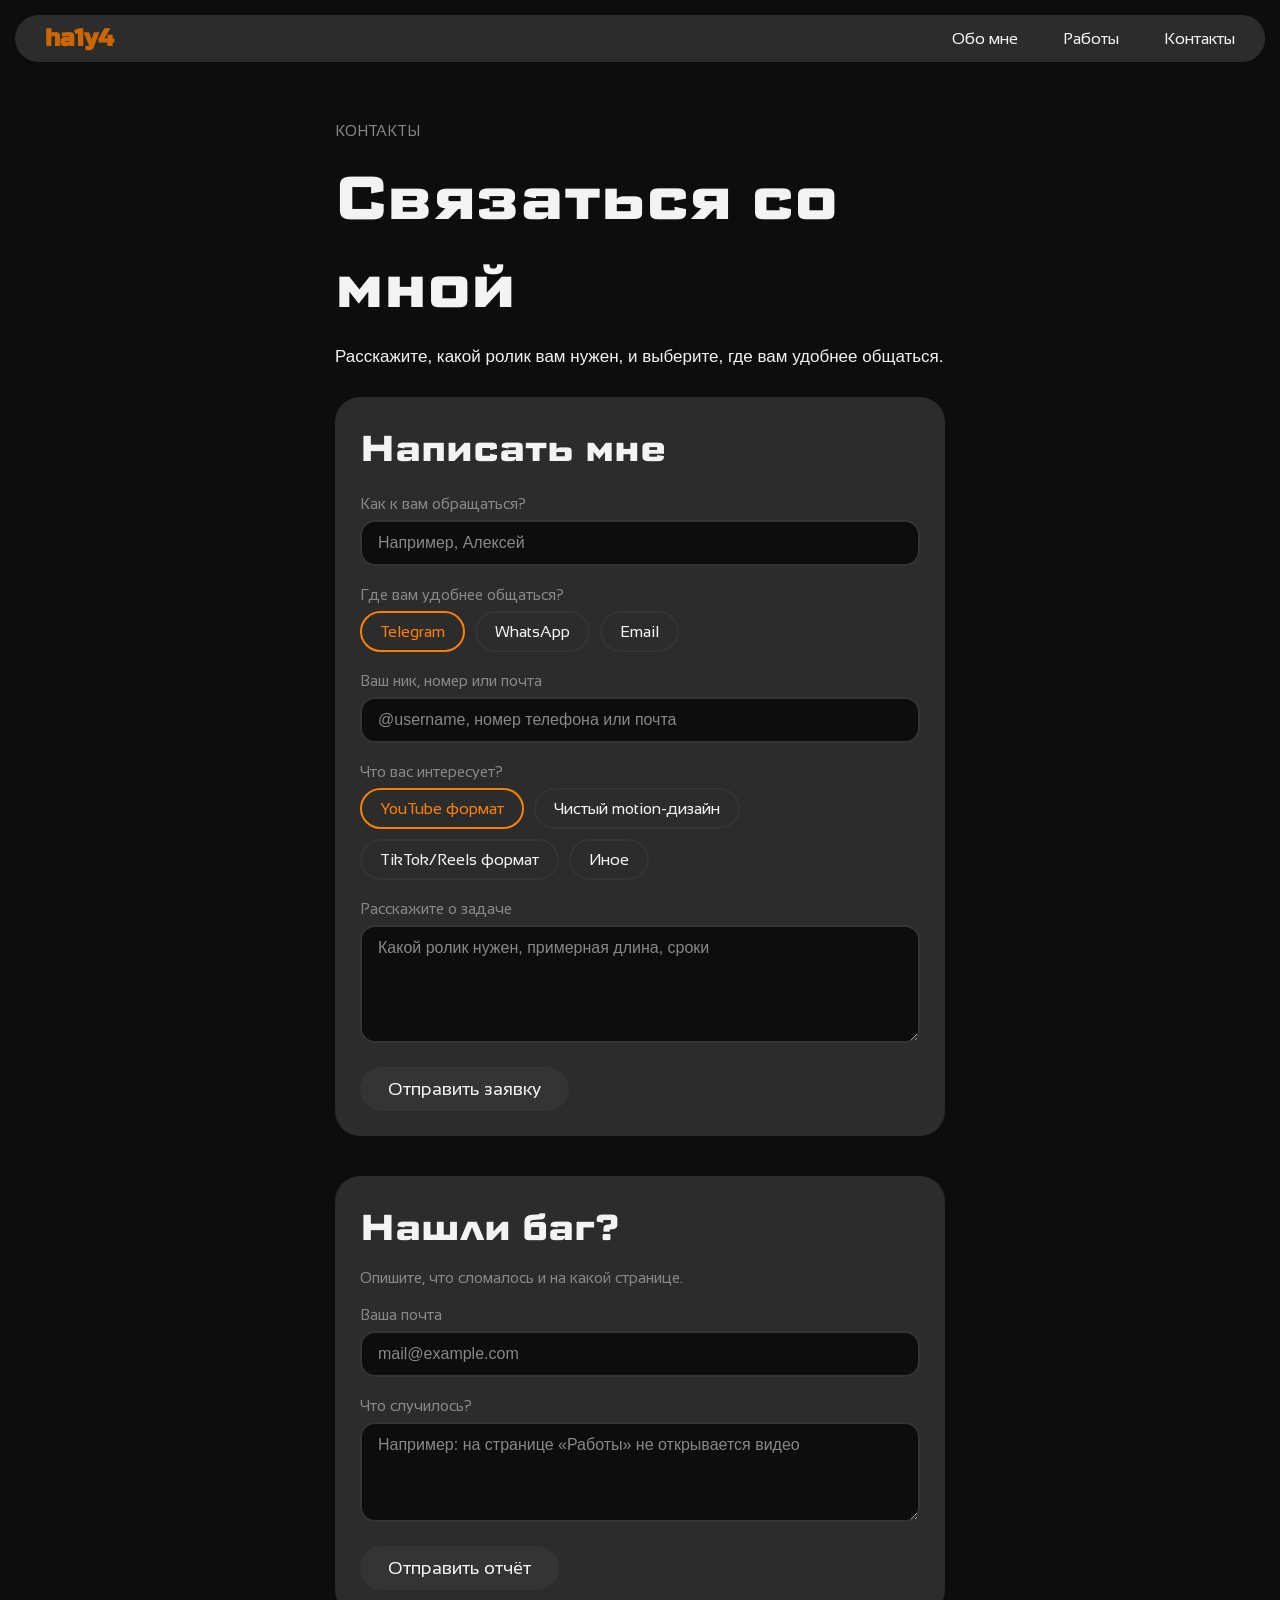
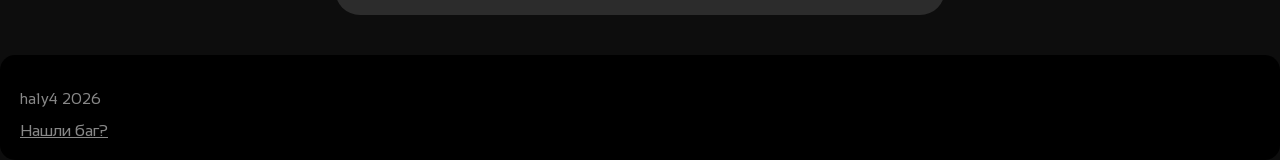
==== contacts.html @ eff0949d "Чисто визуал, без JS и бэка" ====
<!DOCTYPE html>
<html lang="ru">
<head>
    <meta charset="UTF-8">
    <meta name="viewport" content="width=device-width, initial-scale=1.0">
    <title>ha1y4 — Контакты</title>

    <link rel="preconnect" href="https://fonts.googleapis.com">
    <link rel="preconnect" href="https://fonts.gstatic.com" crossorigin>
    <link href="https://fonts.googleapis.com/css2?family=Russo+One&family=Sansation:ital,wght@0,300;0,400;0,700;1,300;1,400;1,700&family=Science+Gothic:wght@100..900&display=swap" rel="stylesheet">

    <link rel="stylesheet" href="css/style.css">
    <link rel="stylesheet" href="css/pages.css">
</head>
<body>
<header class="site-header">
    <h2 class="logo"><a href="index.html">ha1y4</a></h2>

    <nav class="header-pages">
        <a class="header-page-text" href="index.html">Обо мне</a>
        <a class="header-page-text" href="portfolio.html">Работы</a>
        <a class="header-page-text" href="contacts.html">Контакты</a>
    </nav>
</header>

<main class="contacts-column">
    <section class="page-headline">
        <p class="small-text">КОНТАКТЫ</p>
        <h1>Связаться со мной</h1>
        <p class="page-description">Расскажите, какой ролик вам нужен, и выберите, где вам удобнее общаться.</p>
    </section>

    <section class="form-panel">
        <h2 class="section-title">Написать мне</h2>

        <form class="contact-form">
            <label class="form-label" for="client-name">Как к вам обращаться?</label>
            <input class="form-input" type="text" id="client-name" name="name" placeholder="Например, Алексей">

            <fieldset class="form-group">
                <legend class="form-label">Где вам удобнее общаться?</legend>
                <div class="choice-options">
                    <label class="choice-option">
                        <input type="radio" name="method" value="telegram" checked>
                        <span>Telegram</span>
                    </label>
                    <label class="choice-option">
                        <input type="radio" name="method" value="whatsapp">
                        <span>WhatsApp</span>
                    </label>
                    <label class="choice-option">
                        <input type="radio" name="method" value="email">
                        <span>Email</span>
                    </label>
                </div>
            </fieldset>

            <label class="form-label" for="client-contact">Ваш ник, номер или почта</label>
            <input class="form-input" type="text" id="client-contact" name="contact" placeholder="@username, номер телефона или почта">

            <fieldset class="form-group">
                <legend class="form-label">Что вас интересует?</legend>
                <div class="choice-options">
                    <label class="choice-option">
                        <input type="radio" name="topic" value="youtube" checked>
                        <span>YouTube формат</span>
                    </label>
                    <label class="choice-option">
                        <input type="radio" name="topic" value="motion">
                        <span>Чистый motion-дизайн</span>
                    </label>
                    <label class="choice-option">
                        <input type="radio" name="topic" value="reels">
                        <span>TikTok/Reels формат</span>
                    </label>
                    <label class="choice-option">
                        <input type="radio" name="topic" value="special">
                        <span>Иное</span>
                    </label>
                </div>
            </fieldset>

            <label class="form-label" for="client-message">Расскажите о задаче</label>
            <textarea class="form-input" id="client-message" name="message" rows="5" placeholder="Какой ролик нужен, примерная длина, сроки"></textarea>

            <button class="form-button" type="button">Отправить заявку</button>
        </form>
    </section>

    <section class="form-panel">
        <h2 class="section-title">Нашли баг?</h2>
        <p class="small-text">Опишите, что сломалось и на какой странице.</p>

        <form class="contact-form">
            <label class="form-label" for="bug-email">Ваша почта</label>
            <input class="form-input" type="email" id="bug-email" name="email" placeholder="mail@example.com">

            <label class="form-label" for="bug-message">Что случилось?</label>
            <textarea class="form-input" id="bug-message" name="message" rows="4" placeholder="Например: на странице «Работы» не открывается видео"></textarea>

            <button class="form-button" type="button">Отправить отчёт</button>
        </form>
    </section>
</main>

<footer class="site-footer">
    <article>
        <p class="small-text">ha1y4 2026</p>
        <a class="bug-link" href="contacts.html">Нашли баг?</a>
    </article>
</footer>
</body>
</html>
---- css/style.css ----
:root {
    --bg-color: #0d0d0d;
    --header-color: #2c2c2c;
    --button-color: #343434;
    --hl-color: #f3f3f3;
    --logo-color: #cc6600;
    --hover-color: #ff8000;
    --small-text-color: #888888;
    --footer-color: #000000;
}

*, *::before, *::after {
    box-sizing: border-box;
}

body {
    background-color: var(--bg-color);
    color: var(--hl-color);

    margin: 0;
}

.logo{
    margin: 0;
    padding: 0 30px;
    font-family: 'Russo One';
    color: var(--logo-color);
    text-decoration: none;

    transition: color 0.15s ease, transform 0.15s ease;
    display: inline-block;
}

.logo:hover, .logo:focus-within,
.header-page-text:hover, .header-page-text:focus-visible,
.site-footer a:hover, .site-footer a:focus-visible,
.links-block a:hover {
    color: var(--hover-color);
    transform: scale(1.15);
    text-decoration: underline;
}

.logo a {
    color: inherit;
    text-decoration: inherit;

}

.site-header {
    display: flex;
    justify-content: space-between;
    align-items: center;
    background-color: var(--header-color);
    border-radius: 25px;
    margin: 15px;
}

.header-pages {
    display: flex;
    padding: 15px 30px;
    margin-bottom: auto;
    text-decoration: none;
    border-radius: 25px;
    gap: 45px;
    background-color: var(--header-color);
}

.header-page-text {
    font-family: 'Sansation';
    font-size: 16px;
    color: var(--hl-color);
    text-decoration: none;

    transition: color 0.15s ease, transform 0.15s ease;
    display: inline-block;
}

.video-section {
    position: relative;
    padding: 15px;
    height: 600px;
    overflow: hidden;
}

.video-section video {
    width: 100%;
    height: 100%;
    object-fit: cover;

    border-radius: 25px;

    background-color: rgb(from var(--button-color) r g b / 20%);
}

.video-section-text {
    font-family: 'Science Gothic', Arial, sans-serif;
    font-size: clamp(22px, 4vw, 40px);

    position: absolute;
    left: 5%;
    top: 50%;
    transform: translateY(-50%);

    max-width: min(400px, 90%);
    padding: 20px;
    border-radius: 25px;
    background-color: rgb(from var(--header-color) r g b / 50%);
    backdrop-filter: blur(10px);
    z-index: 1;
}

.links-block {
    background-color: var(--header-color);
    margin: 0 80px;
    padding: 15px 25px;
    border-radius: 25px;
    max-width: 400px;
}

.small-text {
    font-family: 'Sansation';
    font-size: 15px;
    color: var(--small-text-color);
}

.text-section {
    font-family: Arial, Helvetica, sans-serif;
    font-size: 17px;

    display: flex;
    justify-content: space-between;
    flex-wrap: wrap;
    gap: 40px;

    color: var(--hl-color);
}

.text-section a{
    font-family: 'Sansation';
    font-size: 23px;
    text-decoration: none;
    color: var(--hl-color);

    transition: color 0.15s ease, transform 0.15s ease;
    display: inline-block;
}

.about-me {
    max-width: 700px;

    flex: 1 1 400px;

    background-color: var(--header-color);
    margin: 0 80px;
    padding: 15px 25px;
    border-radius: 25px;
}

.site-footer {
    background-color: var(--footer-color);
    color: var(--small-text-color);

    padding: 20px;
    border-radius: 15px;
}

.bug-link {
    font-family: Sansation;
    color: var(--small-text-color);

    display: inline-block;
    transition: color 0.15s ease, transform 0.15s ease;
}

.portfolio-headline{
    margin: 80px 80px;

}

.portfolio-headline h1 {
    font-family: "Science Gothic";
    font-size: 60px;
    margin: 0;
}

.portfolio-article-description {
    font-family: Arial, Helvetica, sans-serif;
}
---- css/pages.css ----
.page-headline {
    margin: 80px 80px 40px;
}

.page-headline h1 {
    font-family: 'Science Gothic', Arial, sans-serif;
    font-size: 60px;
    margin: 0;
}

.page-description {
    max-width: 700px;
    font-family: Arial, Helvetica, sans-serif;
    font-size: 17px;
}

.section-title {
    font-family: 'Science Gothic', Arial, sans-serif;
    font-size: 36px;
    margin: 0;
}


.portfolio-category {
    margin: 0 80px 40px;
    padding: 25px;
    border-radius: 25px;
    background-color: var(--header-color);
}

.category-info {
    max-width: 700px;
    margin-bottom: 25px;
    font-family: Arial, Helvetica, sans-serif;
    font-size: 17px;
}

.category-info .small-text {
    margin-top: 5px;
}

.video-grid {
    display: grid;
    gap: 20px;
}

.video-grid-horizontal {
    grid-template-columns: repeat(auto-fill, minmax(min(320px, 100%), 1fr));
}

.video-grid-vertical {
    grid-template-columns: repeat(auto-fill, minmax(min(180px, 100%), 1fr));
}

.video-placeholder {
    display: flex;
    justify-content: center;
    align-items: center;
    overflow: hidden;

    border-radius: 20px;
    background-color: var(--bg-color);

    font-family: 'Sansation', Arial, sans-serif;
    font-size: 15px;
    color: var(--small-text-color);
}

.video-horizontal {
    aspect-ratio: 16 / 9;
}

.video-quadratic {
    aspect-ratio: 1 / 1;
}

.video-vertical {
    aspect-ratio: 9 / 16;
}

.video-placeholder video {
    width: 100%;
    height: 100%;
    object-fit: cover;
}


.contacts-column {
    max-width: 640px;
    margin: 0 auto;
    padding: 0 15px;
}

.contacts-column .page-headline {
    margin: 60px 0 30px;
}

.form-panel {
    margin-bottom: 40px;
    padding: 25px;
    border-radius: 25px;
    background-color: var(--header-color);
}

.contact-form {
    margin-top: 20px;
}

.form-group {
    margin: 0;
    padding: 0;
    border: none;
}

.form-label {
    display: block;
    margin-bottom: 8px;
    padding: 0;

    font-family: 'Sansation', Arial, sans-serif;
    font-size: 15px;
    color: var(--small-text-color);
}

.form-input {
    box-sizing: border-box;
    width: 100%;
    margin-bottom: 20px;
    padding: 12px 16px;

    font-family: Arial, Helvetica, sans-serif;
    font-size: 16px;
    color: var(--hl-color);

    background-color: var(--bg-color);
    border: 2px solid var(--button-color);
    border-radius: 15px;

    transition: border-color 0.15s ease;
}

.form-input::placeholder {
    color: var(--small-text-color);
}

.form-input:focus {
    outline: none;
    border-color: var(--hover-color);
}

textarea.form-input {
    resize: vertical;
}

.choice-options {
    display: flex;
    flex-wrap: wrap;
    gap: 10px;
    margin-bottom: 20px;
}

.choice-option {
    position: relative;
}

.choice-option input {
    position: absolute;
    opacity: 0;
}

.choice-option span {
    display: inline-block;
    padding: 10px 18px;

    font-family: 'Sansation', Arial, sans-serif;
    font-size: 16px;
    color: var(--hl-color);

    border: 2px solid var(--button-color);
    border-radius: 25px;
    cursor: pointer;

    transition: color 0.15s ease, border-color 0.15s ease;
}

.choice-option span:hover {
    border-color: var(--hover-color);
}

.choice-option input:checked + span {
    color: var(--hover-color);
    border-color: var(--hover-color);
}

.choice-option input:focus-visible + span {
    outline: 2px solid var(--hl-color);
    outline-offset: 2px;
}

.form-button {
    padding: 12px 28px;

    font-family: 'Sansation', Arial, sans-serif;
    font-size: 18px;
    color: var(--hl-color);

    background-color: var(--button-color);
    border: none;
    border-radius: 25px;
    cursor: pointer;

    transition: color 0.15s ease, background-color 0.15s ease, transform 0.15s ease;
}

.form-button:hover,
.form-button:focus-visible {
    color: var(--bg-color);
    background-color: var(--hover-color);
    transform: scale(1.05);
}


@media (max-width: 768px) {
    .page-headline {
        margin: 40px 15px 30px;
    }

    .page-headline h1 {
        font-size: 36px;
    }

    .section-title {
        font-size: 28px;
    }

    .portfolio-category {
        margin: 0 15px 30px;
        padding: 15px;
    }

    .video-grid-vertical {
        grid-template-columns: repeat(2, 1fr);
    }

    .form-panel {
        padding: 15px;
    }
}
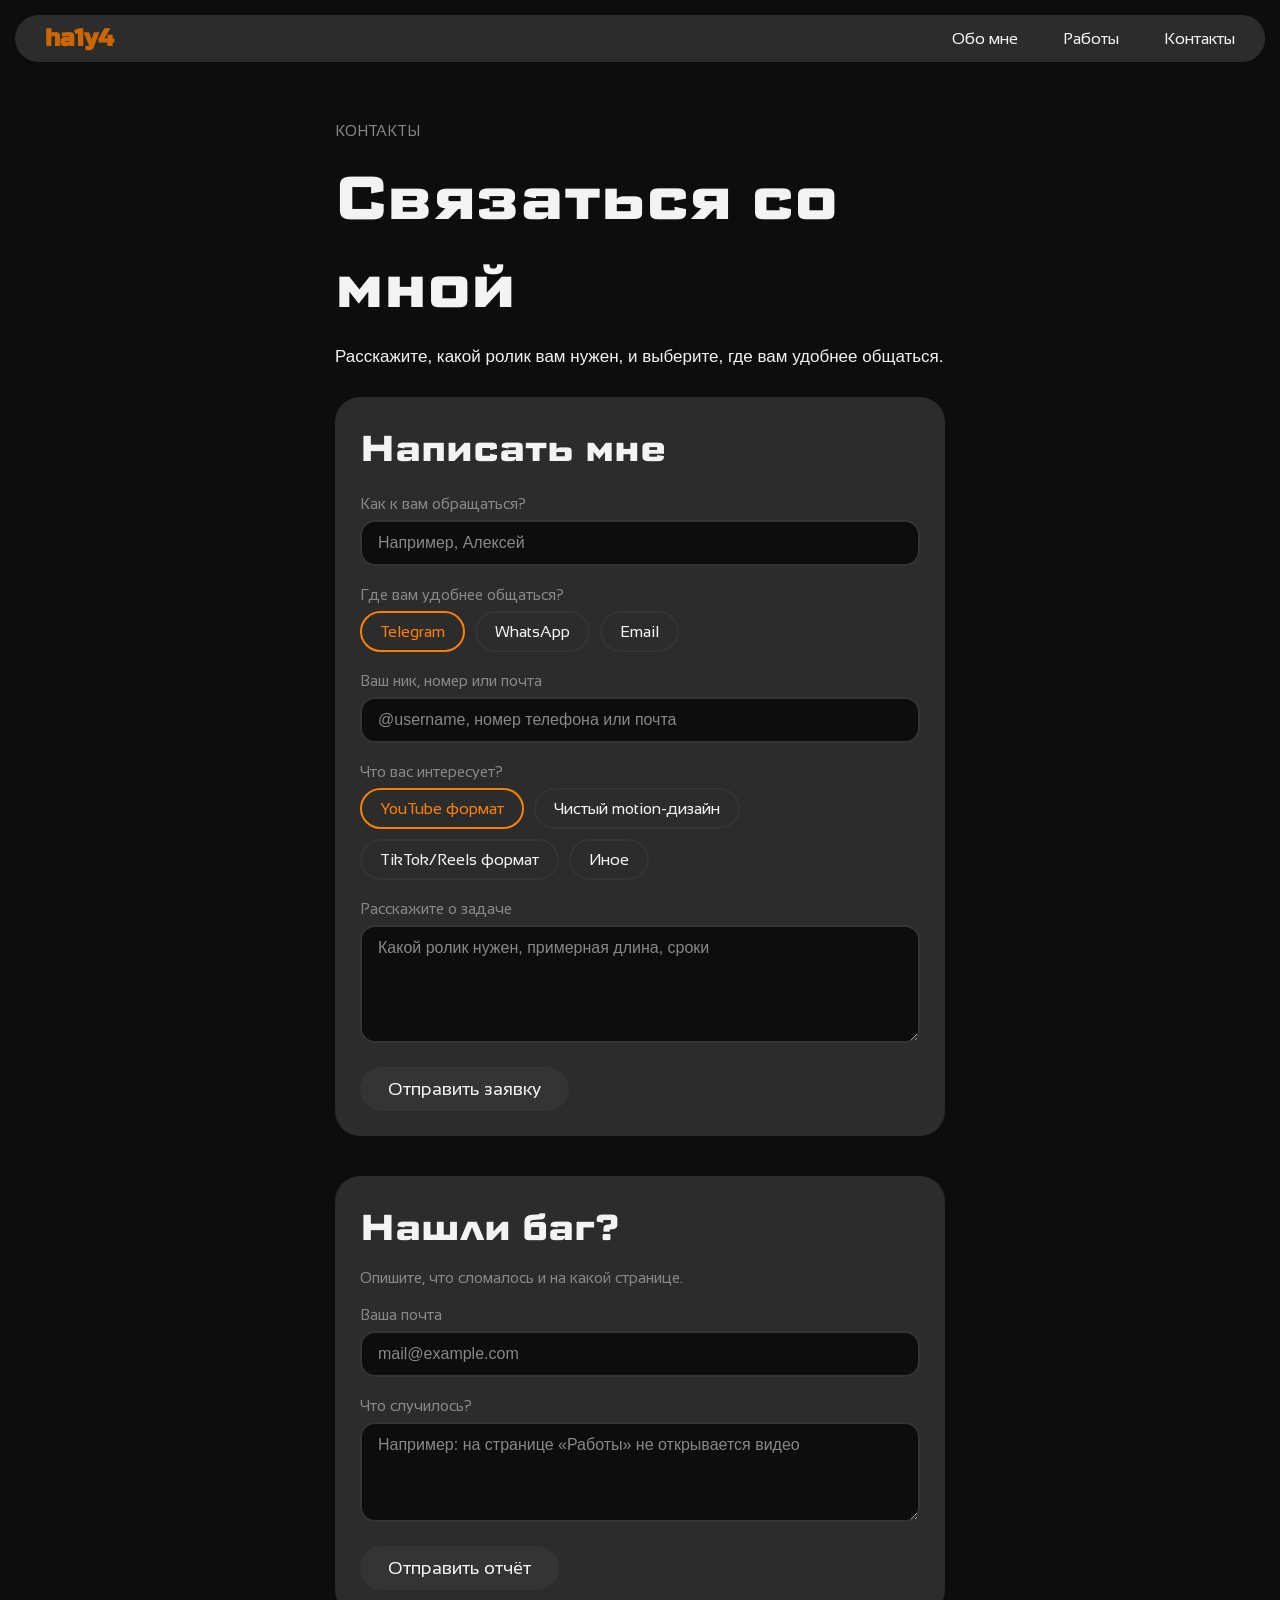
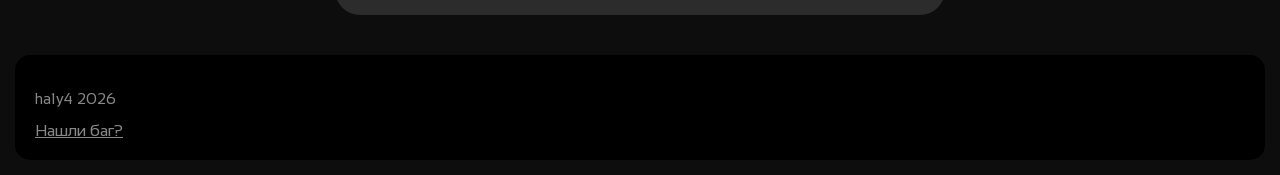
==== commit 890d7de2: "Прикрутил JS. Посредством него добавил смену темы, фильтрацию на странице "Работы" и счётчики символ" ====
--- a/contacts.html
+++ b/contacts.html
@@ -80,8 +80,11 @@
                 </div>
             </fieldset>
 
-            <label class="form-label" for="client-message">Расскажите о задаче</label>
-            <textarea class="form-input" id="client-message" name="message" rows="5" placeholder="Какой ролик нужен, примерная длина, сроки"></textarea>
+            <div class="textarea-wrapper">
+                <label class="form-label" for="client-message">Расскажите о задаче</label>
+                <textarea class="form-input" id="client-message" name="message" rows="5" maxlength="500" placeholder="Какой ролик нужен, примерная длина, сроки"></textarea>
+                <span class="small-text" id="order-counter"></span>
+            </div>
 
             <button class="form-button" type="button">Отправить заявку</button>
         </form>
@@ -95,8 +98,11 @@
             <label class="form-label" for="bug-email">Ваша почта</label>
             <input class="form-input" type="email" id="bug-email" name="email" placeholder="mail@example.com">
 
-            <label class="form-label" for="bug-message">Что случилось?</label>
-            <textarea class="form-input" id="bug-message" name="message" rows="4" placeholder="Например: на странице «Работы» не открывается видео"></textarea>
+            <div class="textarea-wrapper">
+                <label class="form-label" for="bug-message">Что случилось?</label>
+                <textarea class="form-input" id="bug-message" name="message" rows="4" maxlength="1000" placeholder="Например: на странице «Работы» не открывается видео"></textarea>
+                <span class="small-text" id="bug-counter"></span>
+            </div>
 
             <button class="form-button" type="button">Отправить отчёт</button>
         </form>
@@ -109,5 +115,6 @@
         <a class="bug-link" href="contacts.html">Нашли баг?</a>
     </article>
 </footer>
+<script src="js/counter.js"></script>
 </body>
 </html>
--- a/css/style.css
+++ b/css/style.css
@@ -1,4 +1,5 @@
 :root {
+    /* Тёмная тема */
     --bg-color: #0d0d0d;
     --header-color: #2c2c2c;
     --button-color: #343434;
@@ -7,6 +8,16 @@
     --hover-color: #ff8000;
     --small-text-color: #888888;
     --footer-color: #000000;
+
+    /* Светлая тема */
+    --light-theme-bg-color: #eeeeee;
+    --light-theme-header-color: #d8d8d8;
+    --light-theme-button-color: #c5c5c5;
+    --light-theme-hl-color: #202020;
+    --light-theme-logo-color: #995000;
+    --light-theme-hover-color: #b85c00;
+    --light-theme-small-text-color: #555555;
+    --light-theme-footer-color: #dddddd;
 }
 
 *, *::before, *::after {
@@ -19,6 +30,20 @@
 
     margin: 0;
 }
+
+body.light-theme {
+    --bg-color: var(--light-theme-bg-color);
+    --header-color: var(--light-theme-header-color);
+    --button-color: var(--light-theme-button-color);
+    --hl-color: var(--light-theme-hl-color);
+    --logo-color: var(--light-theme-logo-color);
+    --hover-color: var(--light-theme-hover-color);
+    --small-text-color: var(--light-theme-small-text-color);
+    --footer-color: var(--light-theme-footer-color);
+
+}
+
+
 
 .logo{
     margin: 0;
@@ -55,6 +80,10 @@
     margin: 15px;
 }
 
+.site-header.light-theme {
+    background-color: var(--header-color);
+}
+
 .header-pages {
     display: flex;
     padding: 15px 30px;
@@ -162,6 +191,7 @@
 
     padding: 20px;
     border-radius: 15px;
+    margin: 15px;
 }
 
 .bug-link {
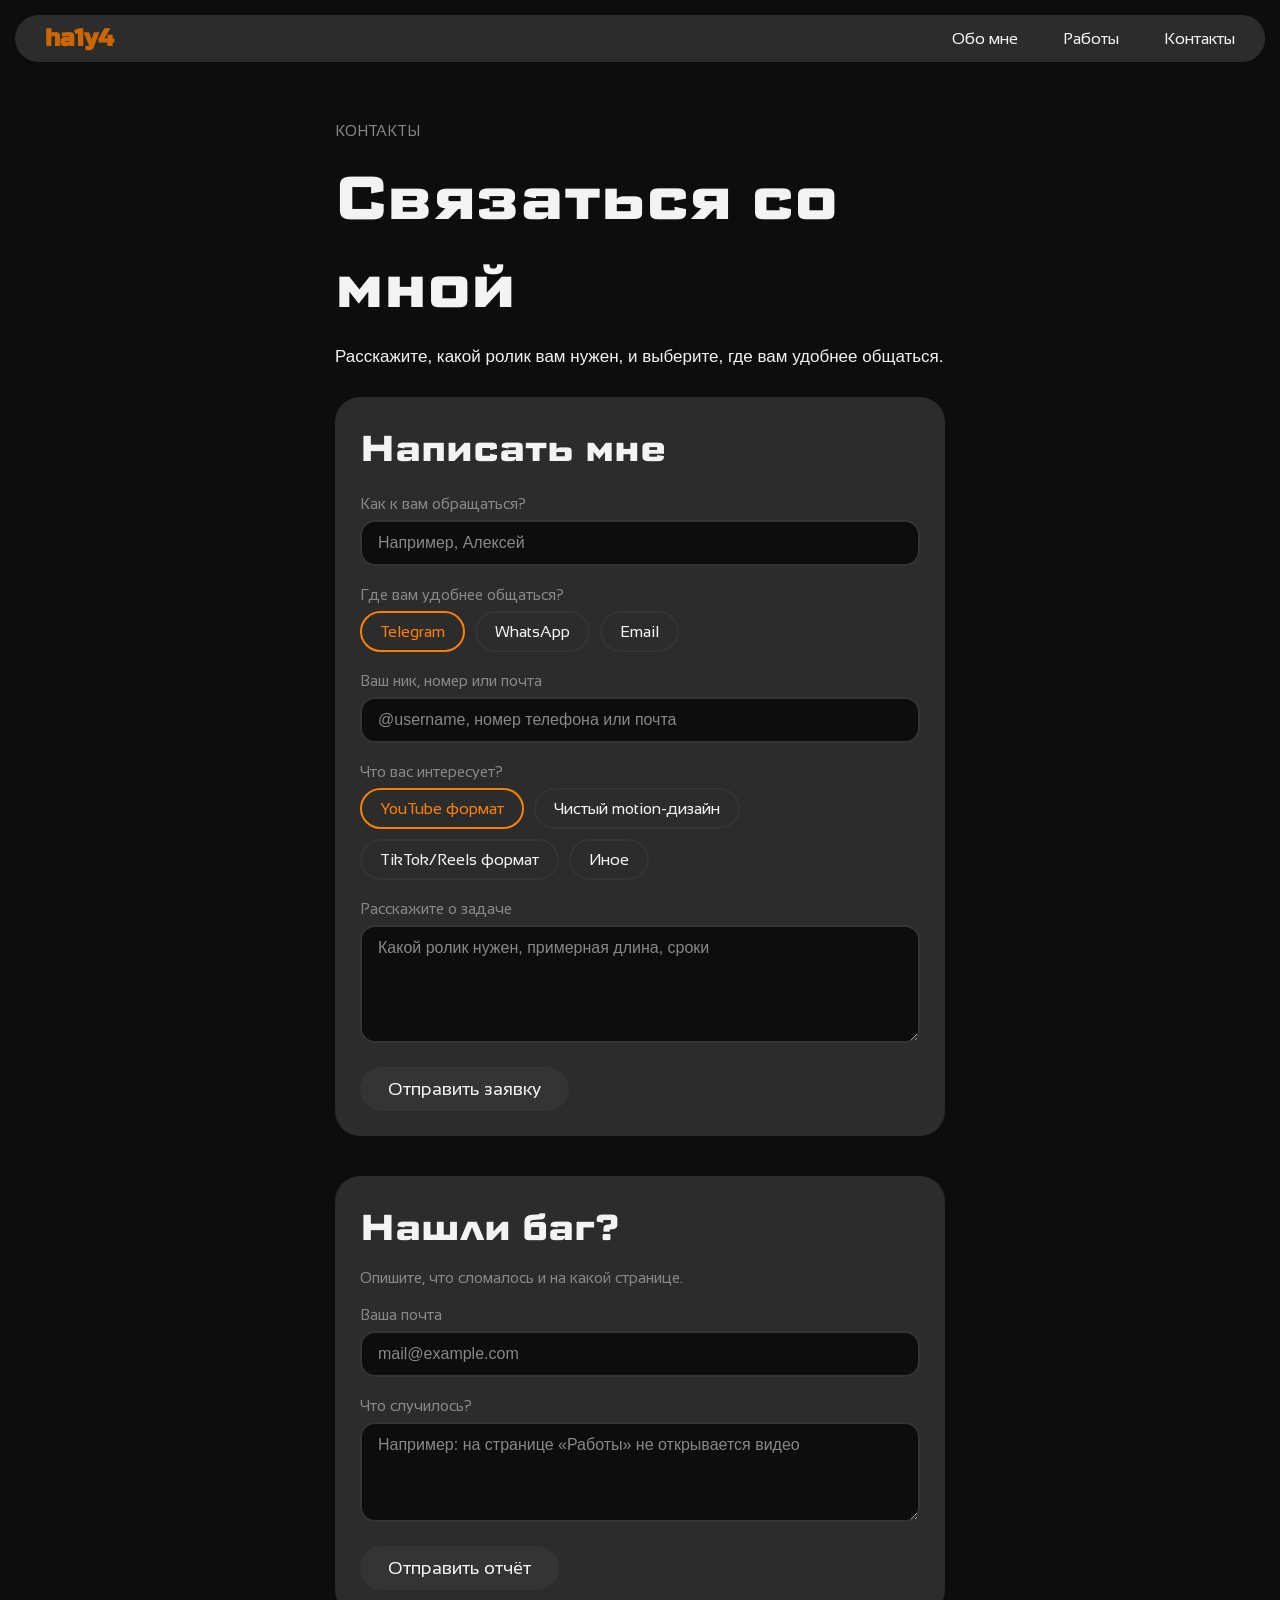
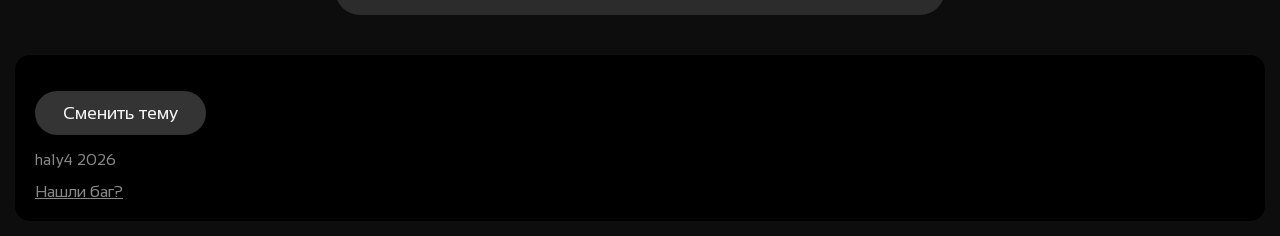
==== commit d4ccd053: "Добавлен плеер на странице "Работы" Ссылки с "Обо мне" теперь сразу сортируют работы на странице "Ра" ====
--- a/contacts.html
+++ b/contacts.html
@@ -94,7 +94,7 @@
         <h2 class="section-title">Нашли баг?</h2>
         <p class="small-text">Опишите, что сломалось и на какой странице.</p>
 
-        <form class="contact-form">
+        <form class="contact-form" id="bug-form">
             <label class="form-label" for="bug-email">Ваша почта</label>
             <input class="form-input" type="email" id="bug-email" name="email" placeholder="mail@example.com">
 
@@ -102,19 +102,23 @@
                 <label class="form-label" for="bug-message">Что случилось?</label>
                 <textarea class="form-input" id="bug-message" name="message" rows="4" maxlength="1000" placeholder="Например: на странице «Работы» не открывается видео"></textarea>
                 <span class="small-text" id="bug-counter"></span>
+                <span class="small-text" id="bug-error"></span>
             </div>
 
-            <button class="form-button" type="button">Отправить отчёт</button>
+            <button class="form-button" type="submit">Отправить отчёт</button>
         </form>
     </section>
 </main>
 
 <footer class="site-footer">
     <article>
+        <p><button class="form-button" id="theme-button">Сменить тему</button></p>
         <p class="small-text">ha1y4 2026</p>
         <a class="bug-link" href="contacts.html">Нашли баг?</a>
     </article>
 </footer>
 <script src="js/counter.js"></script>
+<script src="js/theme.js"></script>
+<script src="js/forms.js"></script>
 </body>
 </html>
--- a/css/style.css
+++ b/css/style.css
@@ -215,4 +215,4 @@
 
 .portfolio-article-description {
     font-family: Arial, Helvetica, sans-serif;
-}+}
--- a/css/pages.css
+++ b/css/pages.css
@@ -122,6 +122,24 @@
     color: var(--small-text-color);
 }
 
+.textarea-wrapper {
+    position: relative;
+}
+
+.textarea-wrapper span {
+    position: absolute;
+    bottom: 5px;
+    right: 20px;
+}
+
+#bug-error {
+    position: absolute;
+    top: 0;
+    right: 20px;
+
+    color: var(--hover-color);
+}
+
 .form-input {
     box-sizing: border-box;
     width: 100%;
@@ -197,7 +215,7 @@
     outline-offset: 2px;
 }
 
-.form-button {
+.form-button{
     padding: 12px 28px;
 
     font-family: 'Sansation', Arial, sans-serif;
@@ -213,7 +231,8 @@
 }
 
 .form-button:hover,
-.form-button:focus-visible {
+.form-button:focus-visible,
+.active {
     color: var(--bg-color);
     background-color: var(--hover-color);
     transform: scale(1.05);
@@ -246,3 +265,8 @@
         padding: 15px;
     }
 }
+
+#video-modal::backdrop {
+    background-color: rgba(0, 0, 0, 0.8);
+    backdrop-filter: blur(5px);
+}
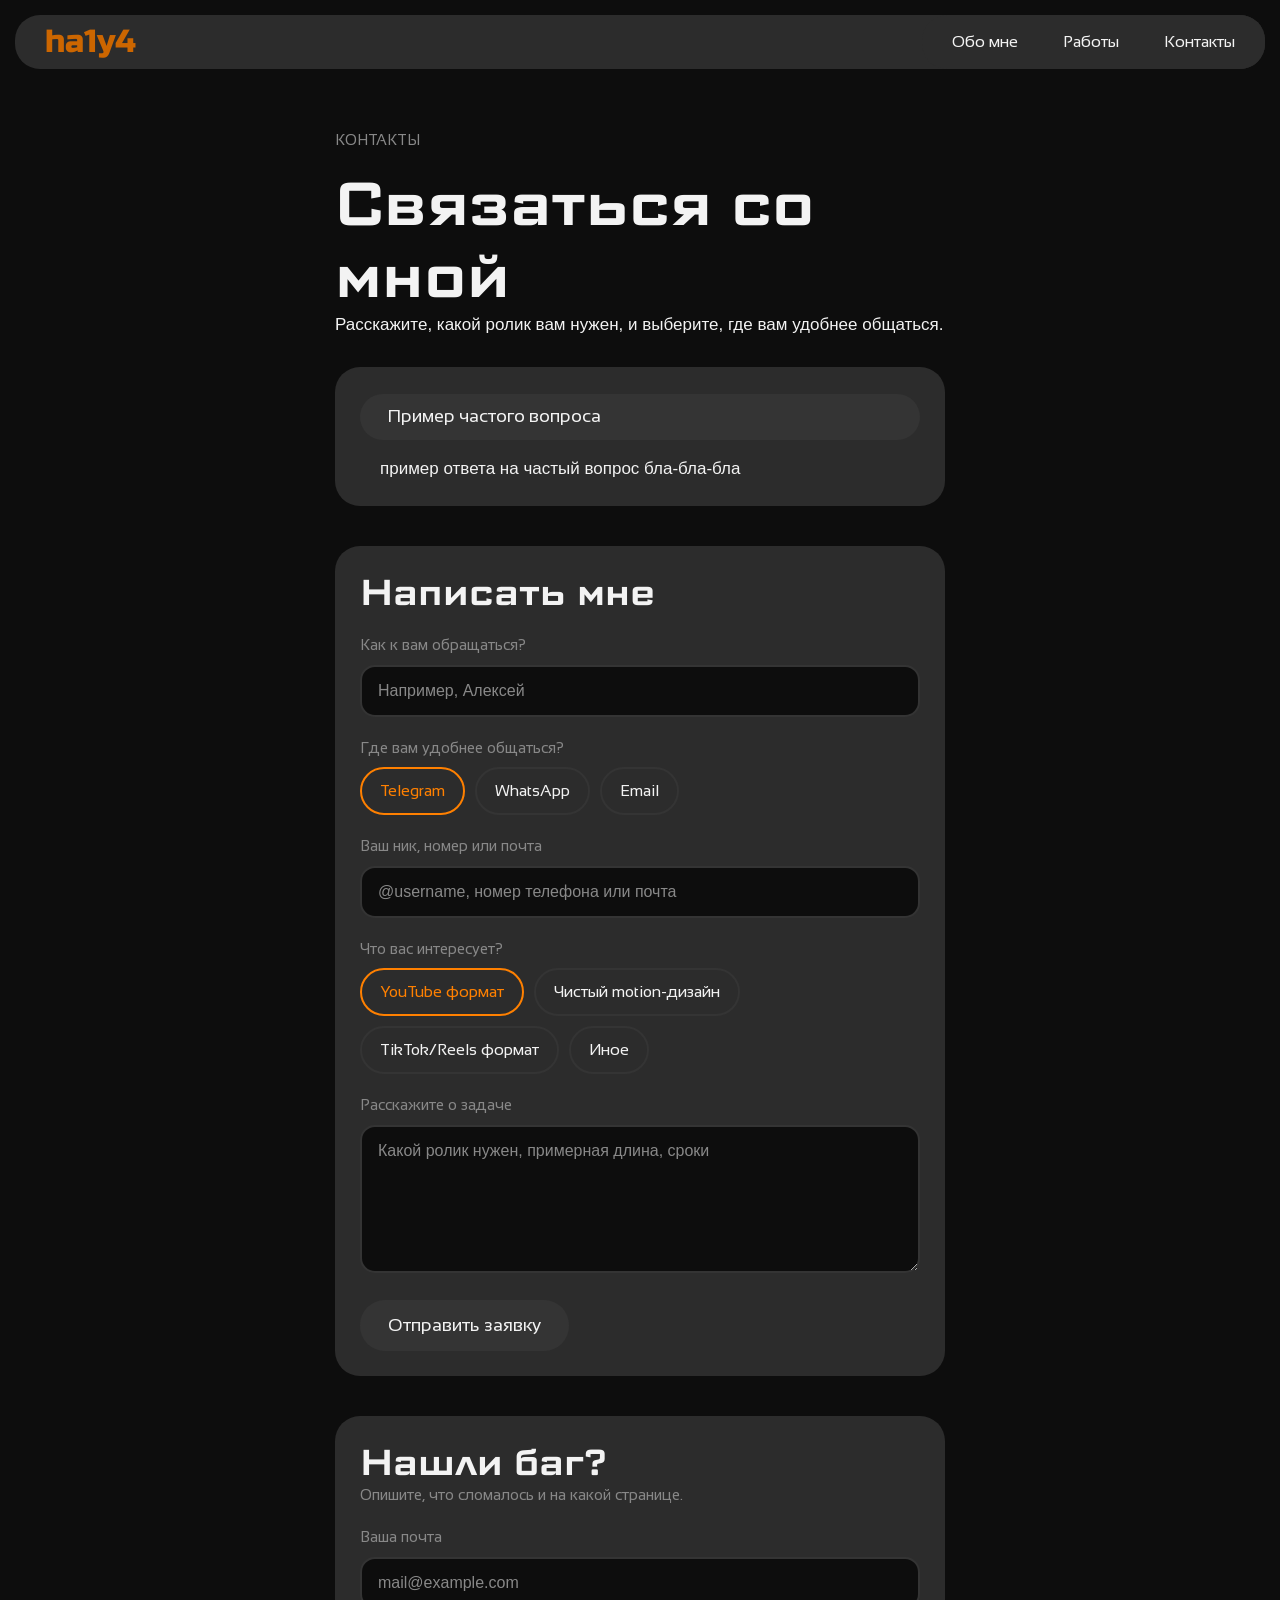
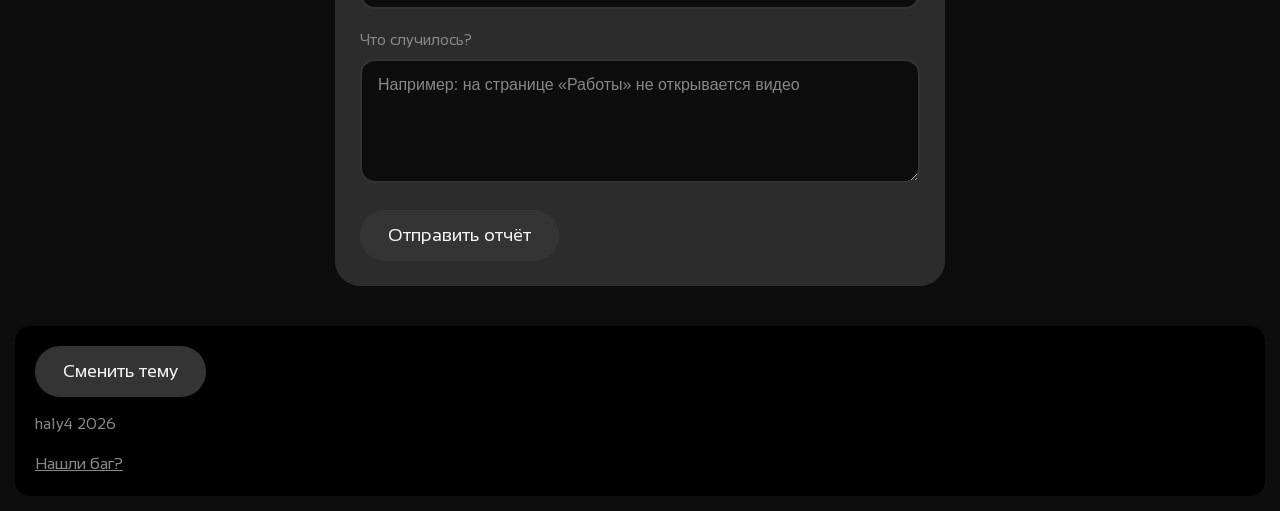
==== commit c924a635: "Исправлена перезагрузка страницы при отправке формы сообщения об ошибке. Подключена библиотека Boots" ====
--- a/contacts.html
+++ b/contacts.html
@@ -9,8 +9,16 @@
     <link rel="preconnect" href="https://fonts.gstatic.com" crossorigin>
     <link href="https://fonts.googleapis.com/css2?family=Russo+One&family=Sansation:ital,wght@0,300;0,400;0,700;1,300;1,400;1,700&family=Science+Gothic:wght@100..900&display=swap" rel="stylesheet">
 
+    <link href="https://cdn.jsdelivr.net/npm/bootstrap@5.3.9/dist/css/bootstrap.min.css" rel="stylesheet" integrity="sha384-yEPZ7jP9S0QKiUQ0m3jjsO4ProIW7wvR9gXkI7JOGa2XVsw53Yke2bsdkBbjmmiX" crossorigin="anonymous">
+
+
     <link rel="stylesheet" href="css/style.css">
     <link rel="stylesheet" href="css/pages.css">
+    <style>
+        body:not(.light-theme) #accordion-faq .accordion-body {
+            color: var(--hl-color);
+        }
+    </style>
 </head>
 <body>
 <header class="site-header">
@@ -28,6 +36,29 @@
         <p class="small-text">КОНТАКТЫ</p>
         <h1>Связаться со мной</h1>
         <p class="page-description">Расскажите, какой ролик вам нужен, и выберите, где вам удобнее общаться.</p>
+    </section>
+
+    <section class="form-panel">
+        <div class="accordion" id="accordion-faq">
+            <div class="accordion-item bg-transparent border-0">
+                <h2 class="accordion-header">
+                    <button class="form-button w-100 text-start"
+                            type="button"
+                            data-bs-toggle="collapse"
+                            data-bs-target="#collapse-faq-1"
+                            aria-expanded="true"
+                            aria-controls="collapse-faq-1">
+                        Пример частого вопроса
+                    </button>
+                </h2>
+
+                <div class="accordion-collapse collapse show" id="collapse-faq-1" data-bs-parent="#accordion-faq">
+                    <div class="accordion-body pb-0">
+                        <p class="page-description mb-0">пример ответа на частый вопрос бла-бла-бла</p>
+                    </div>
+                </div>
+            </div>
+        </div>
     </section>
 
     <section class="form-panel">
@@ -96,7 +127,7 @@
 
         <form class="contact-form" id="bug-form">
             <label class="form-label" for="bug-email">Ваша почта</label>
-            <input class="form-input" type="email" id="bug-email" name="email" placeholder="mail@example.com">
+            <input class="form-input" type="email" required id="bug-email" name="email" placeholder="mail@example.com">
 
             <div class="textarea-wrapper">
                 <label class="form-label" for="bug-message">Что случилось?</label>
@@ -120,5 +151,6 @@
 <script src="js/counter.js"></script>
 <script src="js/theme.js"></script>
 <script src="js/forms.js"></script>
+<script src="https://cdn.jsdelivr.net/npm/bootstrap@5.3.9/dist/js/bootstrap.bundle.min.js"></script>
 </body>
 </html>
--- a/css/pages.css
+++ b/css/pages.css
@@ -239,6 +239,41 @@
 }
 
 
+.show-source-btn {
+    margin-top: 10px;
+    padding: 8px 16px;
+    font-size: 15px;
+}
+
+
+.show-source-btn[aria-expanded="true"] {
+    box-shadow: inset 0 0 0 1px var(--hover-color);
+}
+
+.source-container:not(:empty) {
+    margin-top: 10px;
+    padding: 10px;
+    border: 1px solid var(--button-color);
+    border-radius: 16px;
+    background-color: var(--bg-color);
+}
+
+.source-title {
+    margin: 0 0 8px;
+    padding-inline-start: 8px;
+    border-inline-start: 3px solid var(--hover-color);
+    font: 15px/1.35 "Sansation", Arial, sans-serif;
+    color: var(--hl-color);
+    overflow-wrap: anywhere;
+}
+
+.source-container .source-video {
+    aspect-ratio: auto 16 / 9;
+    max-height: min(55vh, 360px);
+    background-color: #000;
+    object-fit: contain;
+}
+
 @media (max-width: 768px) {
     .page-headline {
         margin: 40px 15px 30px;
